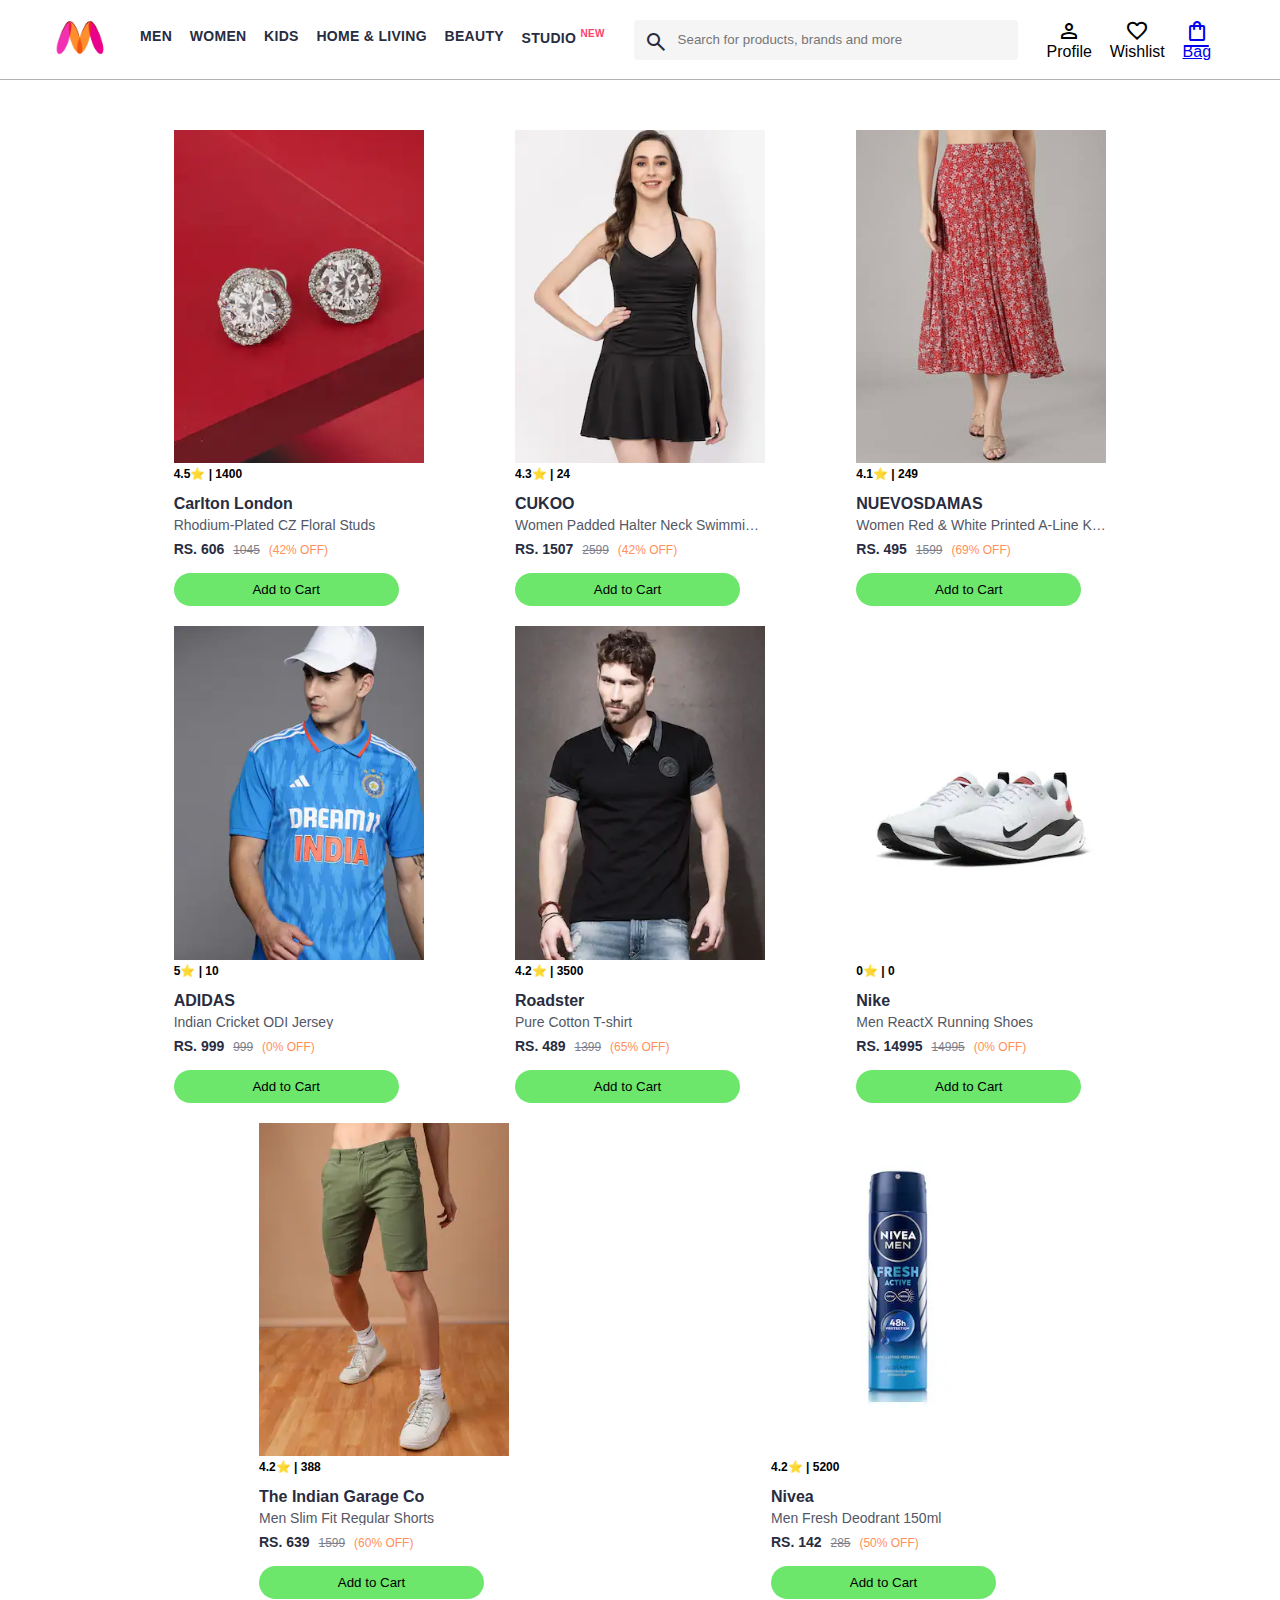
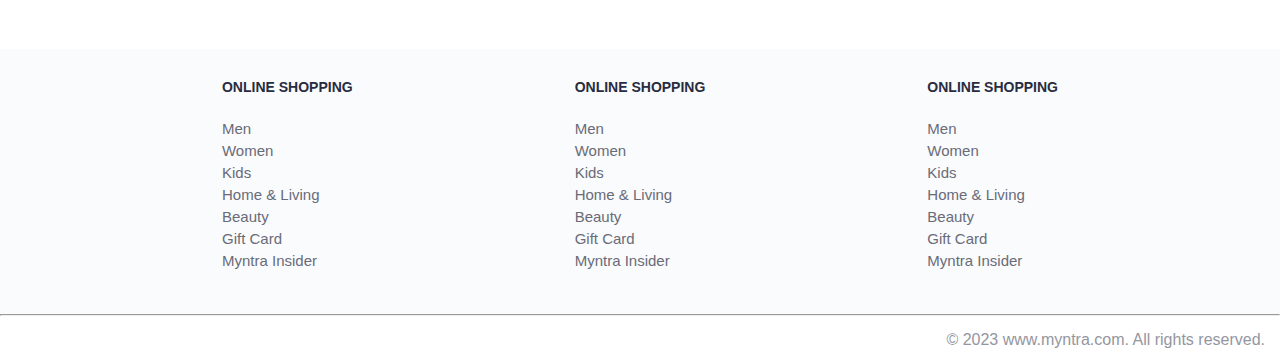
==== index.html @ 99a511e8 "second commit" ====
<!DOCTYPE html>
<html lang="en">
  <head>
    <title>Myntra Functional Clone</title>
    <link rel="stylesheet" href="css/index.css" />
    <link
      rel="stylesheet"
      href="https://fonts.googleapis.com/css2?family=Material+Symbols+Outlined:opsz,wght,FILL,GRAD@20..48,100..700,0..1,-50..200"
    />
  </head>
  <body>
    <header>
      <div class="logo_container">
        <a href="#"
          ><img
            class="myntra_home"
            src="images/myntra_logo.webp"
            alt="Myntra Home"
        /></a>
      </div>
      <nav class="nav_bar">
        <a href="#">Men</a>
        <a href="#">Women</a>
        <a href="#">Kids</a>
        <a href="#">Home & Living</a>
        <a href="#">Beauty</a>
        <a href="#">Studio <sup>New</sup></a>
      </nav>
      <div class="search_bar">
        <span class="material-symbols-outlined search_icon">search</span>
        <input
          class="search_input"
          placeholder="Search for products, brands and more"
        />
      </div>
      <div class="action_bar">
        <div class="action_container">
          <span class="material-symbols-outlined action_icon">person</span>
          <span class="action_name">Profile</span>
        </div>

        <div class="action_container">
          <span class="material-symbols-outlined action_icon">favorite</span>
          <span class="action_name">Wishlist</span>
        </div>

        <a class="action_container" href="pages/bag.html">
          <span class="material-symbols-outlined action_icon"
            >shopping_bag</span
          >
          <span class="action_name">Bag</span>
        </a>
      </div>
    </header>
    <main>
      <div class="items-container">
        
      </div>
    </main>
    <footer>
      <div class="footer_container">
        <div class="footer_column">
          <h3>ONLINE SHOPPING</h3>

          <a href="#">Men</a>
          <a href="#">Women</a>
          <a href="#">Kids</a>
          <a href="#">Home & Living</a>
          <a href="#">Beauty</a>
          <a href="#">Gift Card</a>
          <a href="#">Myntra Insider</a>
        </div>

        <div class="footer_column">
          <h3>ONLINE SHOPPING</h3>

          <a href="#">Men</a>
          <a href="#">Women</a>
          <a href="#">Kids</a>
          <a href="#">Home & Living</a>
          <a href="#">Beauty</a>
          <a href="#">Gift Card</a>
          <a href="#">Myntra Insider</a>
        </div>

        <div class="footer_column">
          <h3>ONLINE SHOPPING</h3>

          <a href="#">Men</a>
          <a href="#">Women</a>
          <a href="#">Kids</a>
          <a href="#">Home & Living</a>
          <a href="#">Beauty</a>
          <a href="#">Gift Card</a>
          <a href="#">Myntra Insider</a>
        </div>
      </div>
      <hr />

      <div class="copyright">© 2023 www.myntra.com. All rights reserved.</div>
    </footer>
    <script src="data/items.js"></script>
    <script src="Scripts/index.js"></script>
  </body>
</html>
---- css/index.css ----
/***************** Item Page CSS **************************/
/*.action_container {
    text-decoration: none;
}
a.action_container:link {
    color:black;
}
.item-details {
    cursor: pointer;
    width: 250px;
    margin: 10px;
}
.stars {
    font-size: 12px;
    font-weight: 700;
    text-align: left;
}
.company {
    font-size: 18px;
    font-weight: 700;
    line-height: 1;
    color: #282c3f;
    margin-bottom: 6px;
    overflow: hidden;
    text-overflow: ellipsis;
    white-space: nowrap;
    margin-top: 20px;
}
.item-name {
    color: #535766;
    font-size: 16px;
    line-height: 1;
    margin-bottom: 0;
    margin-top: 0;
    overflow: hidden;
    text-overflow: ellipsis;
    white-space: nowrap;
    font-weight: 400;
    display: block;
}
.price-container {
    margin-top: 10px;
}
.current-price {
    font-size: 14px;
    font-weight: 700;
    color: #282c3f;
}
.original-price {
    text-decoration: line-through;
    color: #7e818c;
    font-weight: 400;
    margin-left: 5px;
    font-size: 12px;
}
.discount-percentage {
    color: #ff905a;
    font-weight: 400;
    font-size: 12px;
    margin-left: 5px;
}
.btn-bag {
    background-color: lightgreen;
    border: none;
    padding: 5px 15px;
    border-radius: 10px;
    width: 100%;
    margin-top: 7px;
    font-size: 20px;
    cursor: pointer;
}
.bag-items {
    background-color: #f16565;
    white-space: nowrap;
    text-align: center;
    line-height: 18px;
    padding: 0 6px;
    height: 18px;
    position: relative;
    border-radius: 50%;
    font-size: 12px;
    color: #fff;
    left: 13px;
    top: -44px;
    font-weight: 700;
    cursor: pointer;
}*/

* {
  margin: 0;
  padding: 0;
  font-family: Assistant, -apple-system, BlinkMacSystemFont, Segoe UI, Roboto,
    Helvetica, Arial, sans-serif;
  box-sizing: border-box;
}
body {
  display: block;
}
header {
  display: flex;
  background-color: #ffffff;
  height: 80px;
  justify-content: space-between;
  align-items: center;
  border-bottom: 1px solid #b6b1b1;
}
.myntra_home {
  height: 45px;
}
.logo_container {
  margin-left: 4%;
}
.action_bar {
  margin-right: 4%;
}
.nav_bar {
  display: flex;
  min-width: 500px;
  justify-content: space-evenly;
}
.nav_bar a {
  font-size: 14px;
  letter-spacing: 0.3px;
  color: #282c3f;
  font-weight: 700;
  text-transform: uppercase;
  text-decoration: none;
  padding: 28px 0;
  border-bottom: 5px solid #ffffff;
}
.nav_bar a:hover {
  border-bottom: 4px solid #f54e77;
}

.nav_bar a sup {
  color: #ff3f6c;
  font-size: 10px;
}

.search_bar {
  height: 40px;
  min-width: 200px;
  width: 30%;
  display: flex;
  align-items: center;
}
.search_icon {
  box-sizing: content-box;
  height: 20px;
  padding: 10px;

  background-color: #f5f5f6;
  color: #282c3f;
  font-weight: 300;
  border-radius: 4px 0 0 4px;
}
.search_input {
  color: #696e79;
  background-color: #f5f5f6;
  flex-grow: 1;
  height: 40px;
  border: 0;
  border-radius: 0 4px 4px 0;
}

.action_bar {
  display: flex;
  min-width: 200px;
  justify-content: space-evenly;
}

.action_container {
  display: flex;
  flex-direction: column;
  align-items: center;
}

/* Main section */
.banner_container {
  margin: 40px 0;
}
.banner_image {
  width: 100%;
}

.category_heading {
  text-transform: uppercase;
  color: #3e4152;
  letter-spacing: 0.15em;
  font-size: 1.8em;
  margin: 50px 0 10px 30px;
  max-height: 5em;
  font-weight: 700;
}

.category-items {
  width: 80%;
  margin: 50px 10%;
  display: flex;
  flex-wrap: wrap;
  justify-content: space-evenly;
}

.sale_item {
  width: 250px;
}

.footer_container {
  padding: 30px 0px 40px 0px;
  background: #fafbfc;
  display: flex;
  justify-content: space-evenly;
}

.footer_column {
  display: flex;
  flex-direction: column;
}

.footer_column h3 {
  color: #282c3f;
  font-size: 14px;
  margin-bottom: 25px;
}

.footer_column a {
  color: #696b79;
  font-size: 15px;
  text-decoration: none;
  padding-bottom: 5px;
}

.copyright {
  color: #94969f;
  text-align: end;
  padding: 15px;
}

.items-container {
  width: 80%;
  margin: 40px 10%;
  display: flex;
  flex-direction: row;
  flex-wrap: wrap;
  justify-content: space-around;
  align-items: stretch;
  align-content: stretch;

}

.item-container {
  width: 250px;
  margin: 10px;
}

.company {
  font-size: 18px;
  font-weight: 700;
  line-height: 1;
  color: #282c3f;
  margin-bottom: 6px;
  overflow: hidden;
  text-overflow: ellipsis;
  white-space: nowrap;
  margin-top: 20px;
}
.item-name {
  color: #535766;
  font-size: 16px;
  line-height: 1;
  margin-bottom: 0;
  margin-top: 0;
  overflow: hidden;
  text-overflow: ellipsis;
  white-space: nowrap;
  font-weight: 400;
  display: block;
}

.item-image {
  width: 100%;
}

.rating {
  font-size: 12px;
  font-weight: 700;
}

.product-info {
  position: relative;
  z-index: 3;
  background: #fff;
  padding: 0 10px;
  height: 100%;
  margin-top: 6px;
  -webkit-box-sizing: border-box;
  box-sizing: border-box;
  overflow: hidden;
}

.add-to-cart {
  width: 90%;
  background-color: rgb(108, 231, 108);
  border: none;
  height: 33px;
  border-radius: 20px;
  margin-top: 6%;
}

.add-to-cart:hover {
  cursor: pointer;
}
.product-brand {
  margin-top: 15px;
  font-size: 16px;
  font-weight: 700;
  line-height: 1;
  color: #282c3f;
  margin-bottom: 6px;
  overflow: hidden;
  text-overflow: ellipsis;
  white-space: nowrap;
}
.product-product {
  color: #535766;
  font-size: 14px;
  line-height: 1;
  margin-bottom: 0;
  margin-top: 0;
  overflow: hidden;
  text-overflow: ellipsis;
  white-space: nowrap;
  font-weight: 400;
  display: block;
}

.product-price {
  margin-top: 10px;
  font-size: 14px;
  line-height: 15px;
  color: #282c3f;
  white-space: nowrap;
}
.product-discountedPrice {
  font-size: 14px;
  font-weight: 700;
  color: #282c3f;
}

.product-strike {
  text-decoration: line-through;
  color: #7e818c;
  font-weight: 400;
  margin-left: 5px;
  font-size: 12px;
}

.product-discountPercentage {
  color: #ff905a;
  font-weight: 400;
  font-size: 12px;
  margin-left: 5px;
}
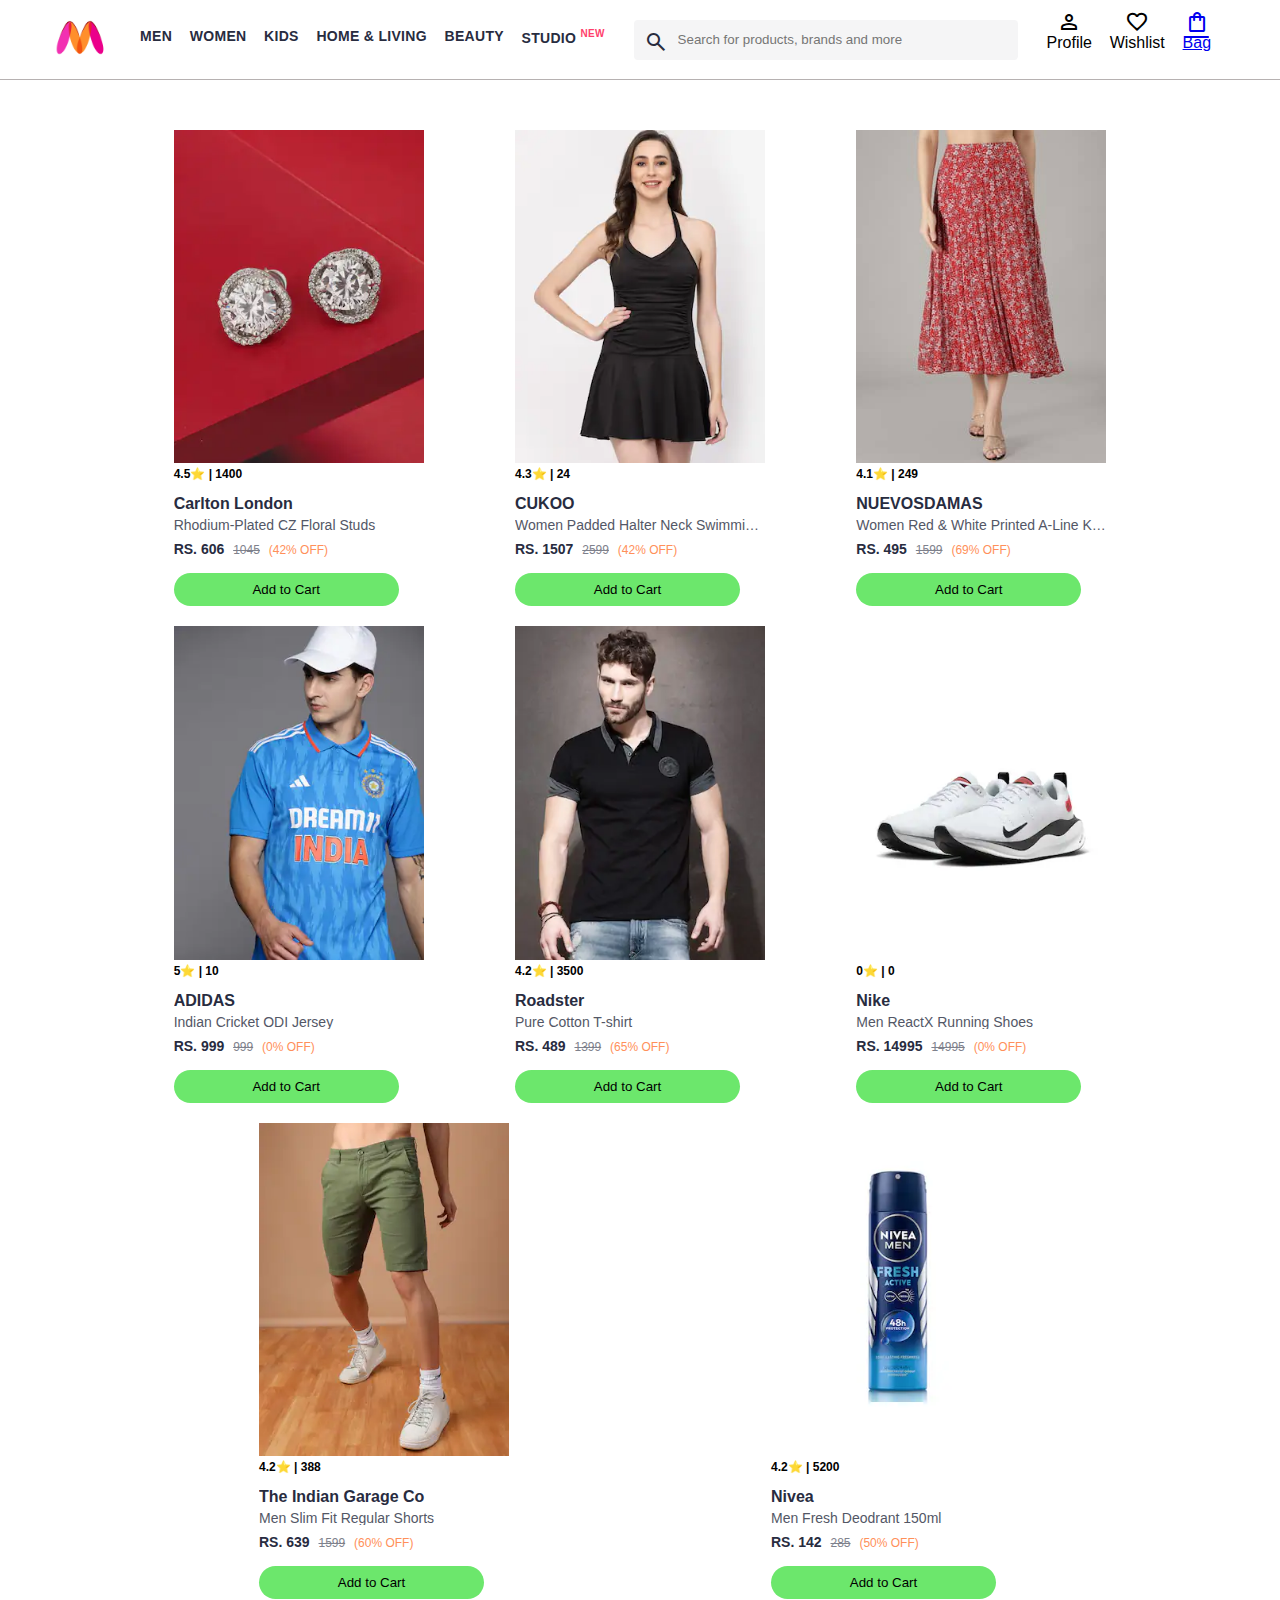
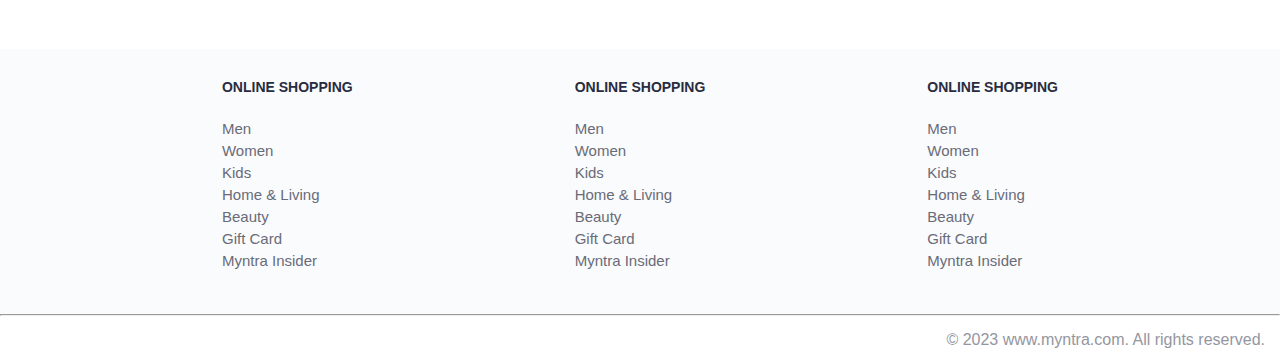
==== commit b58dbbe7: "Addtocart-removefromcart commit" ====
--- a/index.html
+++ b/index.html
@@ -49,6 +49,7 @@
             >shopping_bag</span
           >
           <span class="action_name">Bag</span>
+          <span class="bag-items"></span>
         </a>
       </div>
     </header>
--- a/css/index.css
+++ b/css/index.css
@@ -69,6 +69,285 @@
     font-size: 20px;
     cursor: pointer;
 }
+*/
+
+* {
+  margin: 0;
+  padding: 0;
+  font-family: Assistant, -apple-system, BlinkMacSystemFont, Segoe UI, Roboto,
+    Helvetica, Arial, sans-serif;
+  box-sizing: border-box;
+}
+body {
+  display: block;
+}
+header {
+  display: flex;
+  background-color: #ffffff;
+  height: 80px;
+  justify-content: space-between;
+  align-items: center;
+  border-bottom: 1px solid #b6b1b1;
+}
+.myntra_home {
+  height: 45px;
+}
+.logo_container {
+  margin-left: 4%;
+}
+.action_bar {
+  margin-right: 4%;
+}
+.nav_bar {
+  display: flex;
+  min-width: 500px;
+  justify-content: space-evenly;
+}
+.nav_bar a {
+  font-size: 14px;
+  letter-spacing: 0.3px;
+  color: #282c3f;
+  font-weight: 700;
+  text-transform: uppercase;
+  text-decoration: none;
+  padding: 28px 0;
+  border-bottom: 5px solid #ffffff;
+}
+.nav_bar a:hover {
+  border-bottom: 4px solid #f54e77;
+}
+
+.nav_bar a sup {
+  color: #ff3f6c;
+  font-size: 10px;
+}
+
+.search_bar {
+  height: 40px;
+  min-width: 200px;
+  width: 30%;
+  display: flex;
+  align-items: center;
+}
+.search_icon {
+  box-sizing: content-box;
+  height: 20px;
+  padding: 10px;
+
+  background-color: #f5f5f6;
+  color: #282c3f;
+  font-weight: 300;
+  border-radius: 4px 0 0 4px;
+}
+.search_input {
+  color: #696e79;
+  background-color: #f5f5f6;
+  flex-grow: 1;
+  height: 40px;
+  border: 0;
+  border-radius: 0 4px 4px 0;
+}
+
+.action_bar {
+  display: flex;
+  min-width: 200px;
+  justify-content: space-evenly;
+}
+
+.action_container {
+  display: flex;
+  flex-direction: column;
+  align-items: center;
+}
+
+/* Main section */
+.banner_container {
+  margin: 40px 0;
+}
+.banner_image {
+  width: 100%;
+}
+
+.category_heading {
+  text-transform: uppercase;
+  color: #3e4152;
+  letter-spacing: 0.15em;
+  font-size: 1.8em;
+  margin: 50px 0 10px 30px;
+  max-height: 5em;
+  font-weight: 700;
+}
+
+.category-items {
+  width: 80%;
+  margin: 50px 10%;
+  display: flex;
+  flex-wrap: wrap;
+  justify-content: space-evenly;
+}
+
+.sale_item {
+  width: 250px;
+}
+
+.footer_container {
+  padding: 30px 0px 40px 0px;
+  background: #fafbfc;
+  display: flex;
+  justify-content: space-evenly;
+}
+
+.footer_column {
+  display: flex;
+  flex-direction: column;
+}
+
+.footer_column h3 {
+  color: #282c3f;
+  font-size: 14px;
+  margin-bottom: 25px;
+}
+
+.footer_column a {
+  color: #696b79;
+  font-size: 15px;
+  text-decoration: none;
+  padding-bottom: 5px;
+}
+
+.copyright {
+  color: #94969f;
+  text-align: end;
+  padding: 15px;
+}
+
+.items-container {
+  width: 80%;
+  margin: 40px 10%;
+  display: flex;
+  flex-direction: row;
+  flex-wrap: wrap;
+  justify-content: space-around;
+  align-items: stretch;
+  align-content: stretch;
+
+}
+
+.item-container {
+  width: 250px;
+  margin: 10px;
+}
+
+.company {
+  font-size: 18px;
+  font-weight: 700;
+  line-height: 1;
+  color: #282c3f;
+  margin-bottom: 6px;
+  overflow: hidden;
+  text-overflow: ellipsis;
+  white-space: nowrap;
+  margin-top: 20px;
+}
+.item-name {
+  color: #535766;
+  font-size: 16px;
+  line-height: 1;
+  margin-bottom: 0;
+  margin-top: 0;
+  overflow: hidden;
+  text-overflow: ellipsis;
+  white-space: nowrap;
+  font-weight: 400;
+  display: block;
+}
+
+.item-image {
+  width: 100%;
+}
+
+.rating {
+  font-size: 12px;
+  font-weight: 700;
+}
+
+.product-info {
+  position: relative;
+  z-index: 3;
+  background: #fff;
+  padding: 0 10px;
+  height: 100%;
+  margin-top: 6px;
+  -webkit-box-sizing: border-box;
+  box-sizing: border-box;
+  overflow: hidden;
+}
+
+.add-to-cart {
+  width: 90%;
+  background-color: rgb(108, 231, 108);
+  border: none;
+  height: 33px;
+  border-radius: 20px;
+  margin-top: 6%;
+}
+
+.add-to-cart:hover {
+  cursor: pointer;
+}
+.product-brand {
+  margin-top: 15px;
+  font-size: 16px;
+  font-weight: 700;
+  line-height: 1;
+  color: #282c3f;
+  margin-bottom: 6px;
+  overflow: hidden;
+  text-overflow: ellipsis;
+  white-space: nowrap;
+}
+.product-product {
+  color: #535766;
+  font-size: 14px;
+  line-height: 1;
+  margin-bottom: 0;
+  margin-top: 0;
+  overflow: hidden;
+  text-overflow: ellipsis;
+  white-space: nowrap;
+  font-weight: 400;
+  display: block;
+}
+
+.product-price {
+  margin-top: 10px;
+  font-size: 14px;
+  line-height: 15px;
+  color: #282c3f;
+  white-space: nowrap;
+}
+.product-discountedPrice {
+  font-size: 14px;
+  font-weight: 700;
+  color: #282c3f;
+}
+
+.product-strike {
+  text-decoration: line-through;
+  color: #7e818c;
+  font-weight: 400;
+  margin-left: 5px;
+  font-size: 12px;
+}
+
+.product-discountPercentage {
+  color: #ff905a;
+  font-weight: 400;
+  font-size: 12px;
+  margin-left: 5px;
+}
+
+
 .bag-items {
     background-color: #f16565;
     white-space: nowrap;
@@ -84,280 +363,4 @@
     top: -44px;
     font-weight: 700;
     cursor: pointer;
-}*/
-
-* {
-  margin: 0;
-  padding: 0;
-  font-family: Assistant, -apple-system, BlinkMacSystemFont, Segoe UI, Roboto,
-    Helvetica, Arial, sans-serif;
-  box-sizing: border-box;
-}
-body {
-  display: block;
-}
-header {
-  display: flex;
-  background-color: #ffffff;
-  height: 80px;
-  justify-content: space-between;
-  align-items: center;
-  border-bottom: 1px solid #b6b1b1;
-}
-.myntra_home {
-  height: 45px;
-}
-.logo_container {
-  margin-left: 4%;
-}
-.action_bar {
-  margin-right: 4%;
-}
-.nav_bar {
-  display: flex;
-  min-width: 500px;
-  justify-content: space-evenly;
-}
-.nav_bar a {
-  font-size: 14px;
-  letter-spacing: 0.3px;
-  color: #282c3f;
-  font-weight: 700;
-  text-transform: uppercase;
-  text-decoration: none;
-  padding: 28px 0;
-  border-bottom: 5px solid #ffffff;
-}
-.nav_bar a:hover {
-  border-bottom: 4px solid #f54e77;
-}
-
-.nav_bar a sup {
-  color: #ff3f6c;
-  font-size: 10px;
-}
-
-.search_bar {
-  height: 40px;
-  min-width: 200px;
-  width: 30%;
-  display: flex;
-  align-items: center;
-}
-.search_icon {
-  box-sizing: content-box;
-  height: 20px;
-  padding: 10px;
-
-  background-color: #f5f5f6;
-  color: #282c3f;
-  font-weight: 300;
-  border-radius: 4px 0 0 4px;
-}
-.search_input {
-  color: #696e79;
-  background-color: #f5f5f6;
-  flex-grow: 1;
-  height: 40px;
-  border: 0;
-  border-radius: 0 4px 4px 0;
-}
-
-.action_bar {
-  display: flex;
-  min-width: 200px;
-  justify-content: space-evenly;
-}
-
-.action_container {
-  display: flex;
-  flex-direction: column;
-  align-items: center;
-}
-
-/* Main section */
-.banner_container {
-  margin: 40px 0;
-}
-.banner_image {
-  width: 100%;
-}
-
-.category_heading {
-  text-transform: uppercase;
-  color: #3e4152;
-  letter-spacing: 0.15em;
-  font-size: 1.8em;
-  margin: 50px 0 10px 30px;
-  max-height: 5em;
-  font-weight: 700;
-}
-
-.category-items {
-  width: 80%;
-  margin: 50px 10%;
-  display: flex;
-  flex-wrap: wrap;
-  justify-content: space-evenly;
-}
-
-.sale_item {
-  width: 250px;
-}
-
-.footer_container {
-  padding: 30px 0px 40px 0px;
-  background: #fafbfc;
-  display: flex;
-  justify-content: space-evenly;
-}
-
-.footer_column {
-  display: flex;
-  flex-direction: column;
-}
-
-.footer_column h3 {
-  color: #282c3f;
-  font-size: 14px;
-  margin-bottom: 25px;
-}
-
-.footer_column a {
-  color: #696b79;
-  font-size: 15px;
-  text-decoration: none;
-  padding-bottom: 5px;
-}
-
-.copyright {
-  color: #94969f;
-  text-align: end;
-  padding: 15px;
-}
-
-.items-container {
-  width: 80%;
-  margin: 40px 10%;
-  display: flex;
-  flex-direction: row;
-  flex-wrap: wrap;
-  justify-content: space-around;
-  align-items: stretch;
-  align-content: stretch;
-
-}
-
-.item-container {
-  width: 250px;
-  margin: 10px;
-}
-
-.company {
-  font-size: 18px;
-  font-weight: 700;
-  line-height: 1;
-  color: #282c3f;
-  margin-bottom: 6px;
-  overflow: hidden;
-  text-overflow: ellipsis;
-  white-space: nowrap;
-  margin-top: 20px;
-}
-.item-name {
-  color: #535766;
-  font-size: 16px;
-  line-height: 1;
-  margin-bottom: 0;
-  margin-top: 0;
-  overflow: hidden;
-  text-overflow: ellipsis;
-  white-space: nowrap;
-  font-weight: 400;
-  display: block;
-}
-
-.item-image {
-  width: 100%;
-}
-
-.rating {
-  font-size: 12px;
-  font-weight: 700;
-}
-
-.product-info {
-  position: relative;
-  z-index: 3;
-  background: #fff;
-  padding: 0 10px;
-  height: 100%;
-  margin-top: 6px;
-  -webkit-box-sizing: border-box;
-  box-sizing: border-box;
-  overflow: hidden;
-}
-
-.add-to-cart {
-  width: 90%;
-  background-color: rgb(108, 231, 108);
-  border: none;
-  height: 33px;
-  border-radius: 20px;
-  margin-top: 6%;
-}
-
-.add-to-cart:hover {
-  cursor: pointer;
-}
-.product-brand {
-  margin-top: 15px;
-  font-size: 16px;
-  font-weight: 700;
-  line-height: 1;
-  color: #282c3f;
-  margin-bottom: 6px;
-  overflow: hidden;
-  text-overflow: ellipsis;
-  white-space: nowrap;
-}
-.product-product {
-  color: #535766;
-  font-size: 14px;
-  line-height: 1;
-  margin-bottom: 0;
-  margin-top: 0;
-  overflow: hidden;
-  text-overflow: ellipsis;
-  white-space: nowrap;
-  font-weight: 400;
-  display: block;
-}
-
-.product-price {
-  margin-top: 10px;
-  font-size: 14px;
-  line-height: 15px;
-  color: #282c3f;
-  white-space: nowrap;
-}
-.product-discountedPrice {
-  font-size: 14px;
-  font-weight: 700;
-  color: #282c3f;
-}
-
-.product-strike {
-  text-decoration: line-through;
-  color: #7e818c;
-  font-weight: 400;
-  margin-left: 5px;
-  font-size: 12px;
-}
-
-.product-discountPercentage {
-  color: #ff905a;
-  font-weight: 400;
-  font-size: 12px;
-  margin-left: 5px;
-}
+}